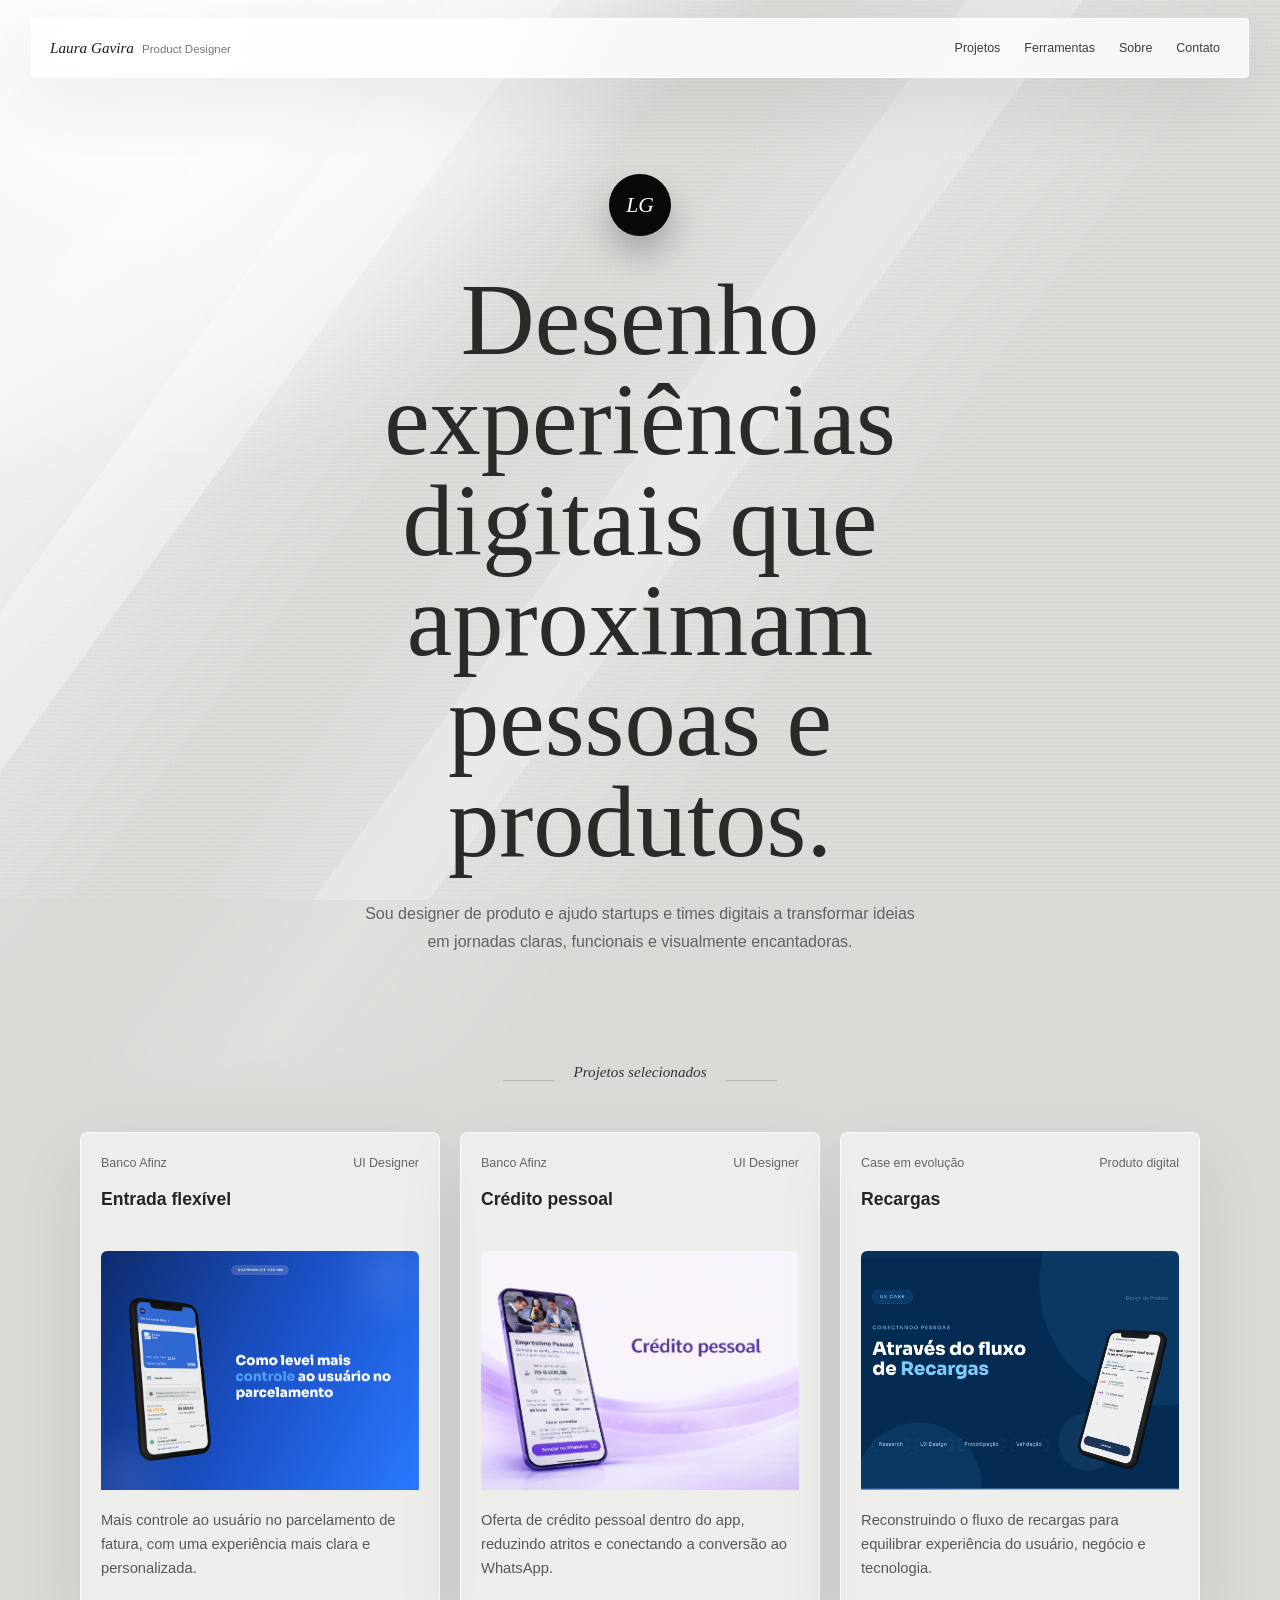
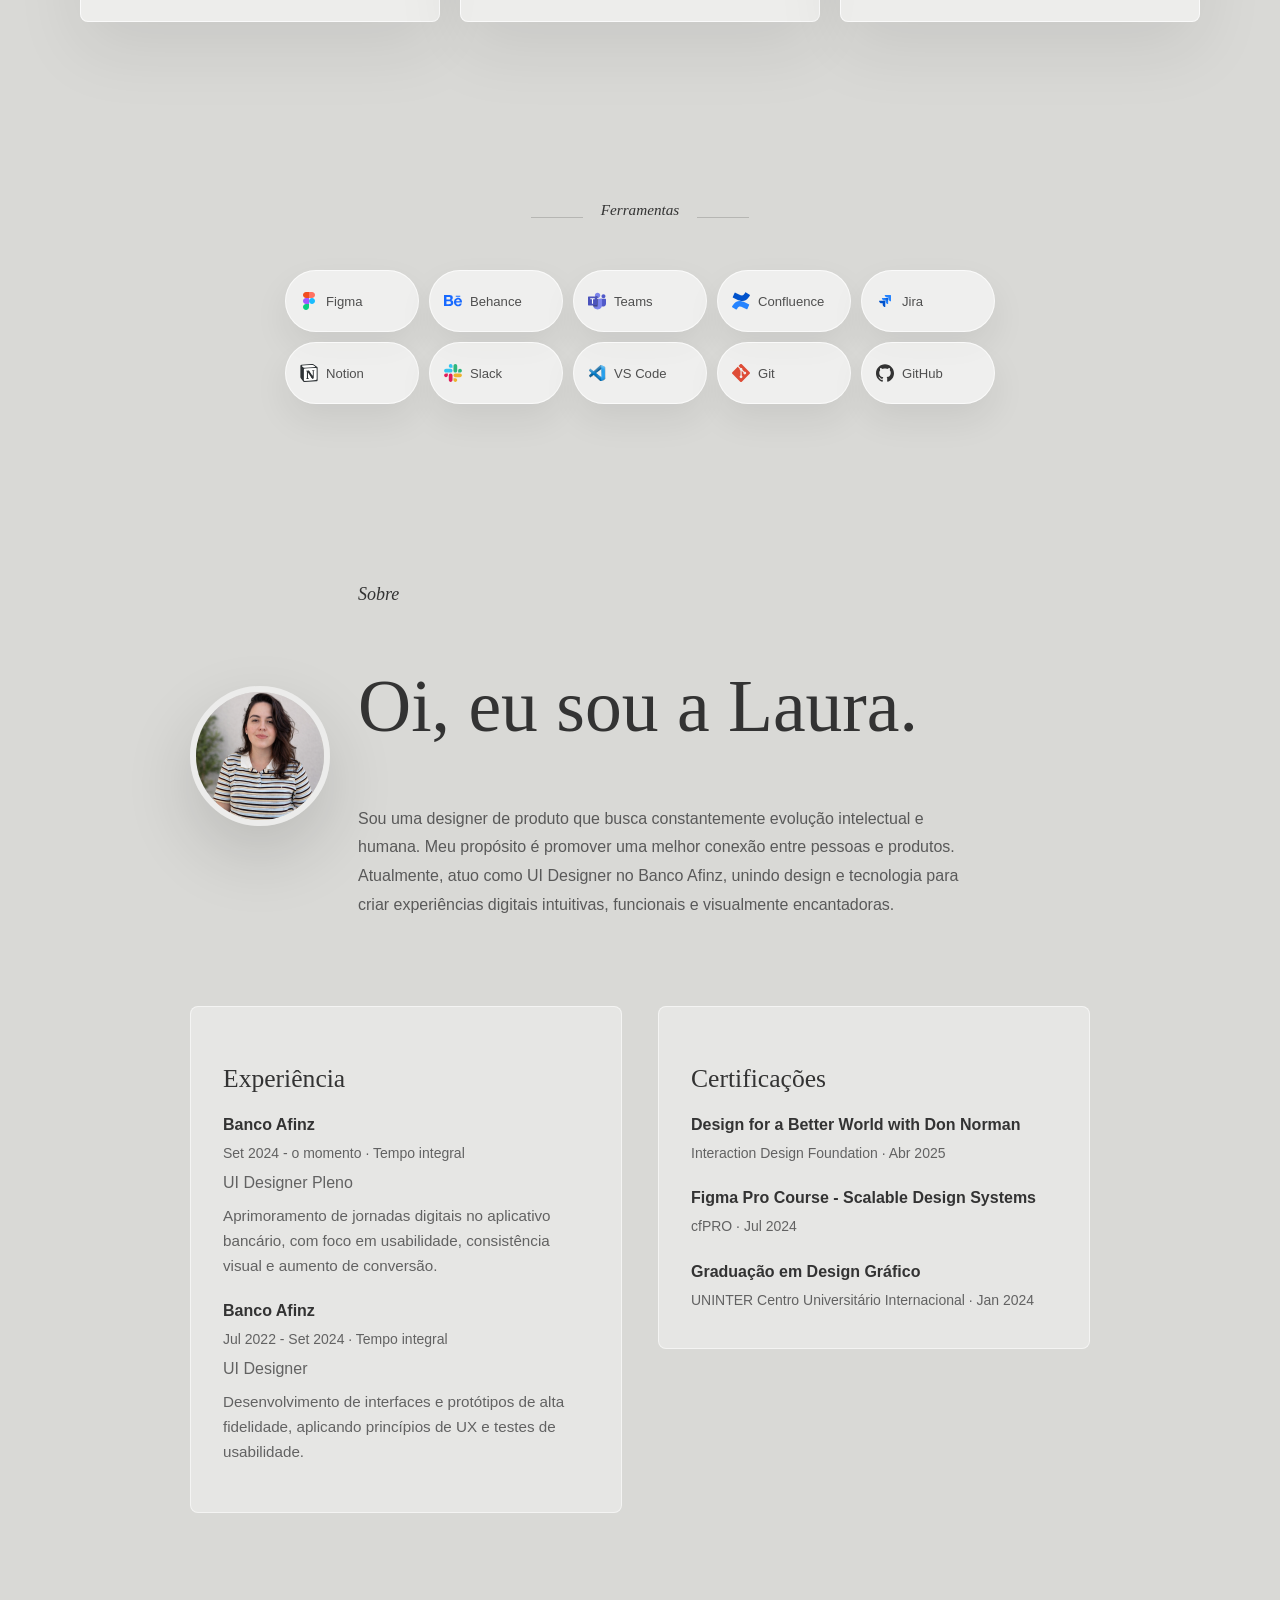
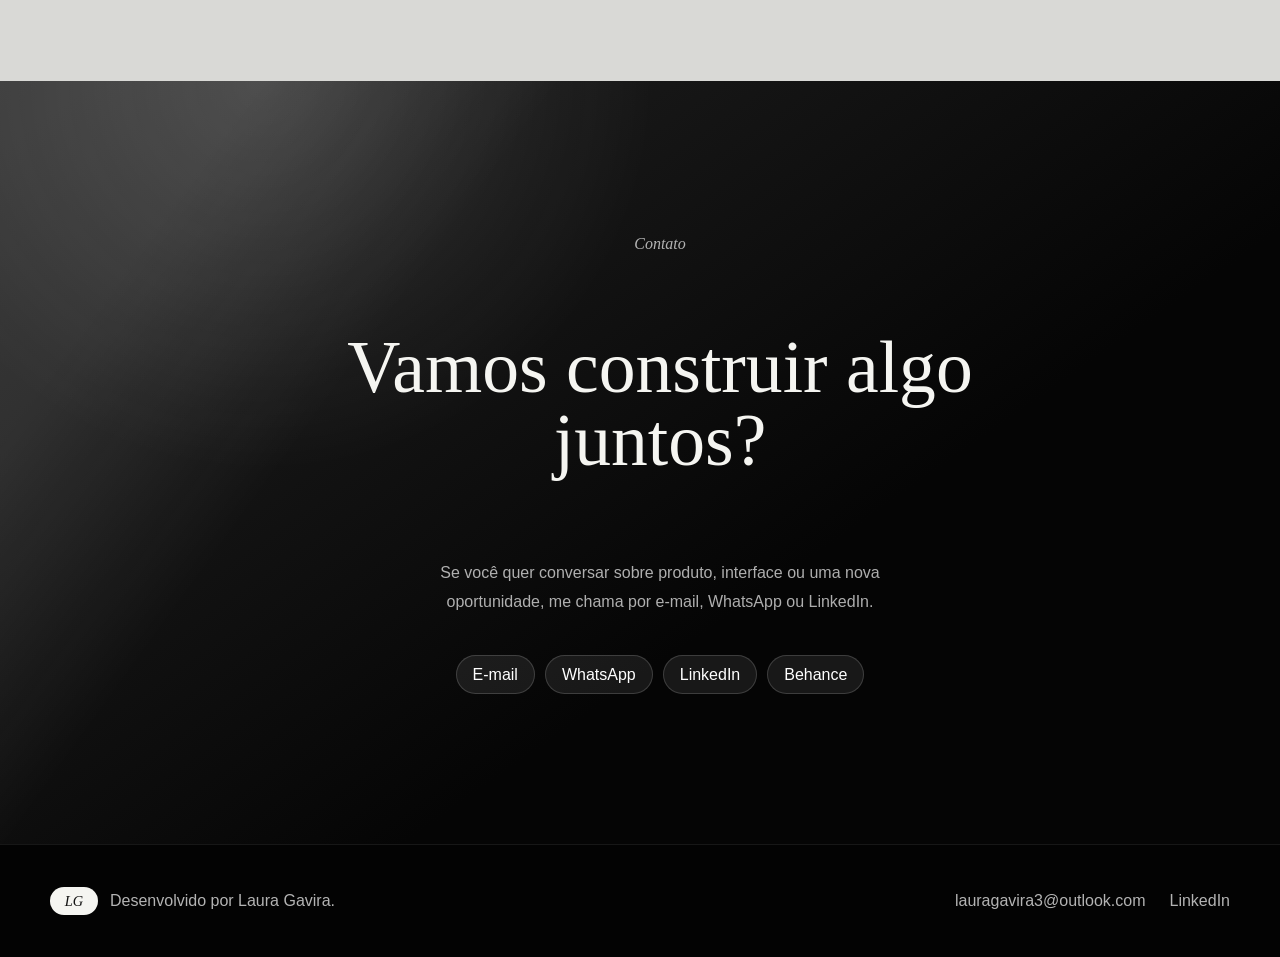
==== index.html @ a81c7848 "newportfolio" ====
<!DOCTYPE html>
<html lang="pt-br">

<head>
    <meta charset="UTF-8">
    <meta name="viewport" content="width=device-width, initial-scale=1.0">
    <link rel="stylesheet" href="./css/styles.css">
    <title>Portfolio Laura Gavira</title>
</head>

<body>
    <header class="main-header">
        <a class="logo" href="index.html" title="voltar para a página inicial">
            <span class="logo-mark">LG</span>
            <span class="logo-name">Laura Gavira</span>
            <span class="logo-role">Product Designer</span>
        </a>

        <button class="menu-button" type="button" aria-label="Abrir menu">
            <img src="icon/menu.svg" alt="" />
        </button>

        <nav>
            <ul class="navegation-link">
                <li><a href="#projetos" title="Acessar meus projetos">Projetos</a></li>
                <li><a href="#tools" title="Acessar ferramentas">Ferramentas</a></li>
                <li><a href="#about" title="Acessar sobre">Sobre</a></li>
                <li><a href="#contact" title="Acessar contato">Contato</a></li>
            </ul>
        </nav>
    </header>

    <main>
        <section class="hero">
            <div class="hero-monogram">LG</div>
            <div class="hero-text">
                <h1>Desenho experiências digitais que aproximam pessoas e produtos.</h1>
                <p>
                    Sou designer de produto e ajudo startups e times digitais a transformar ideias em jornadas claras,
                    funcionais e visualmente encantadoras.
                </p>
            </div>
        </section>

        <section class="projects" id="projetos" aria-labelledby="projects-title">
            <div class="eyebrow">
                <span></span>
                <p id="projects-title">Projetos selecionados</p>
                <span></span>
            </div>

            <div class="projects-cards">
                <article class="card">
                    <a href="projetoEntradaFlexivel.html" class="card-link">
                        <div class="card-heading">
                            <div>
                                <p class="project-company">Banco Afinz</p>
                                <h3>Entrada flexível</h3>
                            </div>
                            <p class="project-role">UI Designer</p>
                        </div>
                        <div class="image">
                            <img src="img/entradaFlexivel/capaBlue.png"
                                alt="Projeto entrada flexível no app bancário" />
                        </div>
                        <p>
                            Mais controle ao usuário no parcelamento de fatura, com uma experiência mais clara e
                            personalizada.
                        </p>
                    </a>
                </article>

                <article class="card">
                    <a href="project2.html" class="card-link">
                        <div class="card-heading">
                            <div>
                                <p class="project-company">Banco Afinz</p>
                                <h3>Crédito pessoal</h3>
                            </div>
                            <p class="project-role">UI Designer</p>
                        </div>
                        <div class="image">
                            <img src="img/project2/cardCP.png" alt="Projeto crédito pessoal no app bancário" />
                        </div>
                        <p>
                            Oferta de crédito pessoal dentro do app, reduzindo atritos e conectando a conversão ao
                            WhatsApp.
                        </p>
                    </a>
                </article>

                <article class="card">
                    <a href="project1.html" class="card-link">
                        <div class="card-heading">
                            <div>
                                <p class="project-company">Case em evolução</p>
                                <h3>Recargas</h3>
                            </div>
                            <p class="project-role">Produto digital</p>
                        </div>
                        <div class="image">
                            <img src="img/project1/CAPA_card_recargas.png" alt="Projeto em evolução para o portfólio" />
                        </div>
                        <p>
                            Reconstruindo o fluxo de recargas para equilibrar experiência do usuário, negócio e
                            tecnologia.
                        </p>
                    </a>
                </article>
            </div>
        </section>

        <section class="tools" id="tools" aria-labelledby="tools-title">
            <div class="eyebrow">
                <span></span>
                <p id="tools-title">Ferramentas</p>
                <span></span>
            </div>

            <div class="tools-grid">
                <div class="tool-card"><img src="icon/figma.svg" alt="Figma"><span>Figma</span></div>
                <div class="tool-card"><img src="icon/behance.svg" alt="Behance"><span>Behance</span></div>
                <div class="tool-card"><img src="icon/teams.svg" alt="Microsoft Teams"><span>Teams</span></div>
                <div class="tool-card"><img src="icon/confluence.svg" alt="Confluence"><span>Confluence</span></div>
                <div class="tool-card"><img src="icon/jira.svg" alt="Jira"><span>Jira</span></div>
                <div class="tool-card"><img src="icon/notion.svg" alt="Notion"><span>Notion</span></div>
                <div class="tool-card"><img src="icon/slack.svg" alt="Slack"><span>Slack</span></div>
                <div class="tool-card"><img src="icon/vscode.svg" alt="VS Code"><span>VS Code</span></div>
                <div class="tool-card"><img src="icon/git.svg" alt="Git"><span>Git</span></div>
                <div class="tool-card"><img src="icon/github.svg" alt="GitHub"><span>GitHub</span></div>
            </div>
        </section>

        <section class="about" id="about">
            <div class="about-header">
                <div class="about-photo">
                    <img src="img/LGabout.png" alt="Foto de Laura Gavira" />
                </div>
                <div class="about-info">
                    <p class="section-kicker">Sobre</p>
                    <h2>Oi, eu sou a Laura.</h2>
                    <p>
                        Sou uma designer de produto que busca constantemente evolução intelectual e humana. Meu
                        propósito é promover uma melhor conexão entre pessoas e produtos. Atualmente, atuo como UI
                        Designer no Banco Afinz, unindo design e tecnologia para criar experiências digitais intuitivas,
                        funcionais e visualmente encantadoras.
                    </p>
                </div>
            </div>

            <div class="about-content">
                <div class="experience">
                    <h3>Experiência</h3>
                    <div class="job">
                        <h4>Banco Afinz</h4>
                        <p class="job-period">Set 2024 - o momento · Tempo integral</p>
                        <p class="job-role">UI Designer Pleno</p>
                        <p class="job-desc">
                            Aprimoramento de jornadas digitais no aplicativo bancário, com foco em usabilidade,
                            consistência visual e aumento de conversão.
                        </p>
                    </div>

                    <div class="job">
                        <h4>Banco Afinz</h4>
                        <p class="job-period">Jul 2022 - Set 2024 · Tempo integral</p>
                        <p class="job-role">UI Designer</p>
                        <p class="job-desc">
                            Desenvolvimento de interfaces e protótipos de alta fidelidade, aplicando princípios de UX e
                            testes de usabilidade.
                        </p>
                    </div>
                </div>

                <div class="certificates">
                    <h3>Certificações</h3>
                    <div class="certificate">
                        <h4>Design for a Better World with Don Norman</h4>
                        <p class="cert-issuer">Interaction Design Foundation · Abr 2025</p>
                    </div>
                    <div class="certificate">
                        <h4>Figma Pro Course - Scalable Design Systems</h4>
                        <p class="cert-issuer">cfPRO · Jul 2024</p>
                    </div>
                    <div class="certificate">
                        <h4>Graduação em Design Gráfico</h4>
                        <p class="cert-issuer">UNINTER Centro Universitário Internacional · Jan 2024</p>
                    </div>
                </div>
            </div>
        </section>

        <section class="contact" id="contact">
            <div class="contact-container">
                <div class="contact-info">
                    <p class="section-kicker">Contato</p>
                    <h2>Vamos construir algo juntos?</h2>
                    <p>
                        Se você quer conversar sobre produto, interface ou uma nova oportunidade, me chama por e-mail,
                        WhatsApp ou LinkedIn.
                    </p>

                    <div class="social-links">
                        <a href="mailto:lauragavira3@outlook.com" class="social-btn">E-mail</a>
                        <a href="https://wa.me/5514991098267" target="_blank" class="social-btn">WhatsApp</a>
                        <a href="https://www.linkedin.com/in/laura-gavira-446040213/" target="_blank"
                            class="social-btn">LinkedIn</a>
                        <a href="https://www.behance.net/lauragavira1" target="_blank" class="social-btn">Behance</a>
                    </div>
                </div>
            </div>
        </section>
    </main>

    <footer class="main-footer">
        <div class="footer-left">
            <span class="footer-mark">LG</span>
            <p>Desenvolvido por Laura Gavira.</p>
        </div>

        <div class="footer-right">
            <a href="mailto:lauragavira3@outlook.com" target="_blank">lauragavira3@outlook.com</a>
            <a href="https://www.linkedin.com/in/laura-gavira-446040213/" target="_blank">LinkedIn</a>
        </div>
    </footer>

    <script src="./js/script.js"></script>
</body>

</html>
---- css/styles.css ----
@import url(global.css);
@import url(header.css);
@import url(hero.css);
@import url(projects.css);
@import url(tools.css);
@import url(about.css);
@import url(contact.css);
@import url(footer.css);
@import url(project1.css);
@import url(project2.css);
@import url(projetoEntradaFlexivel.css);
@import url(home-redesign.css);
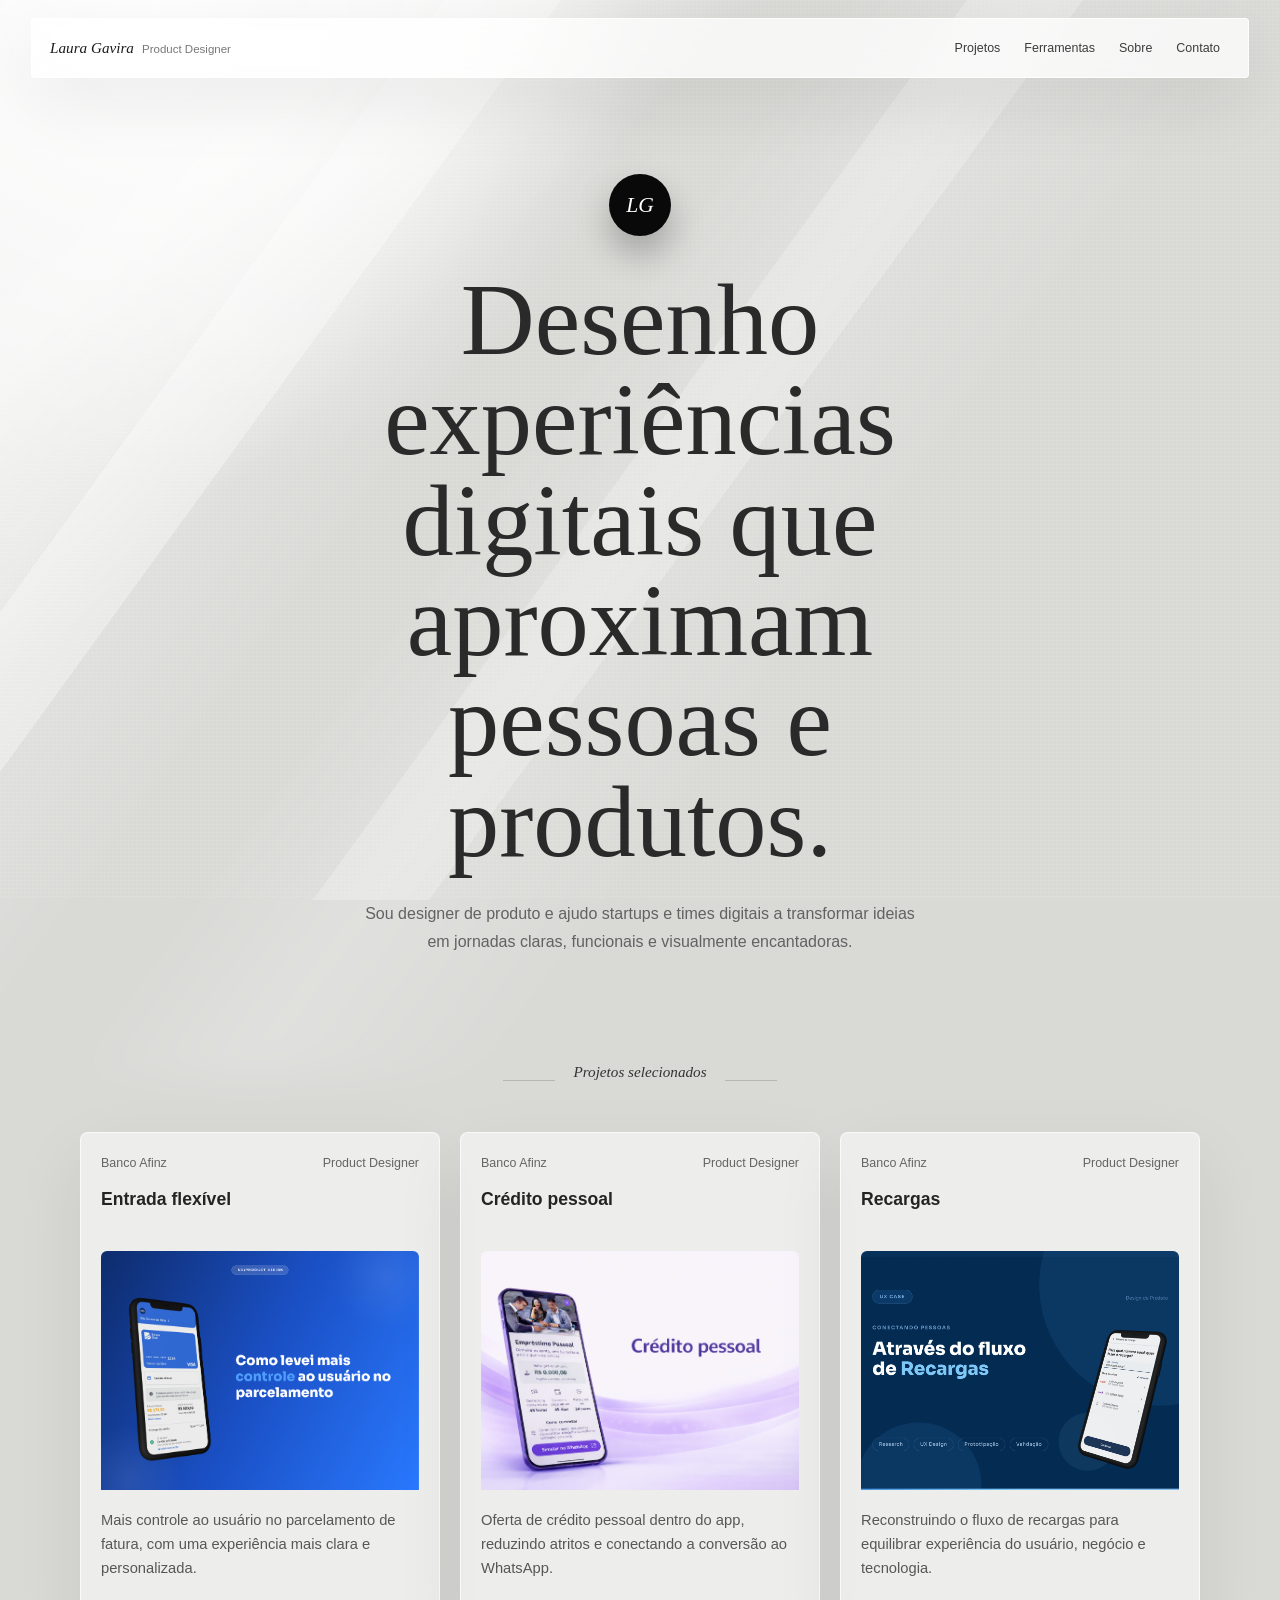
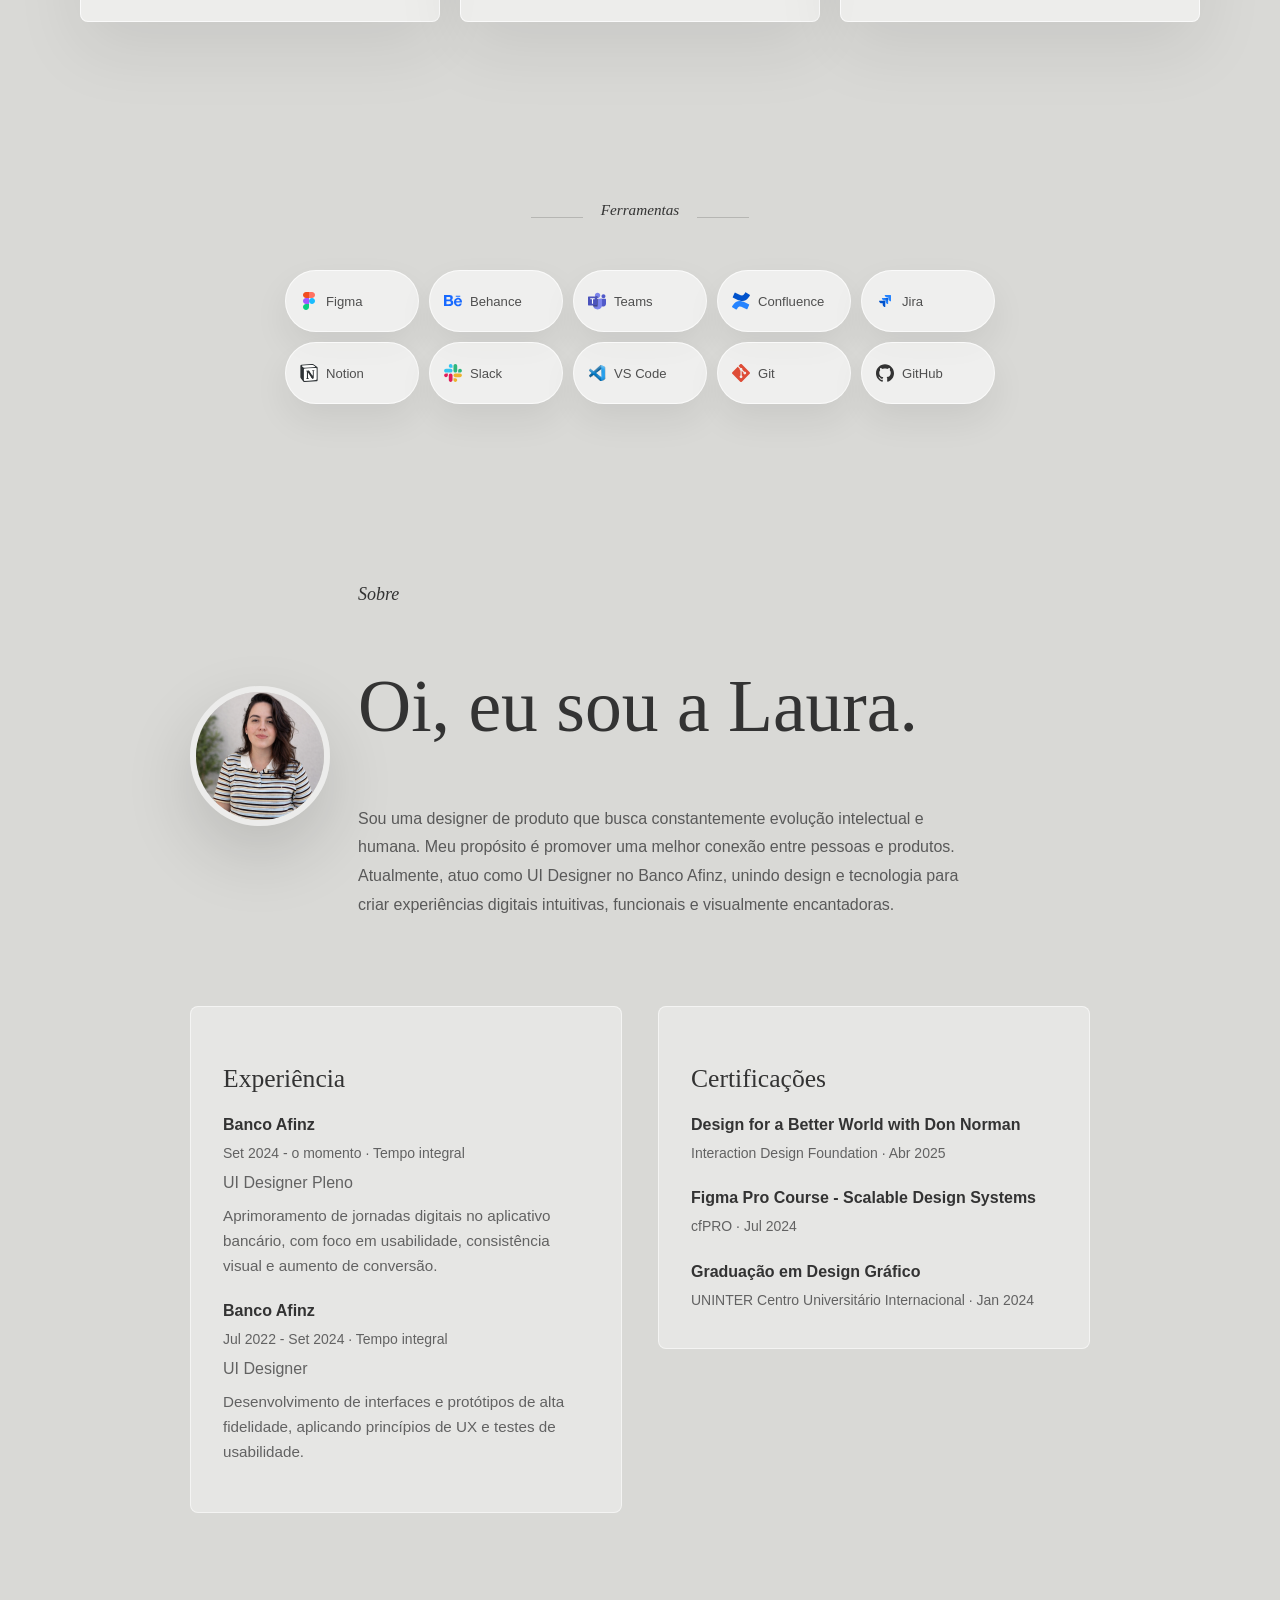
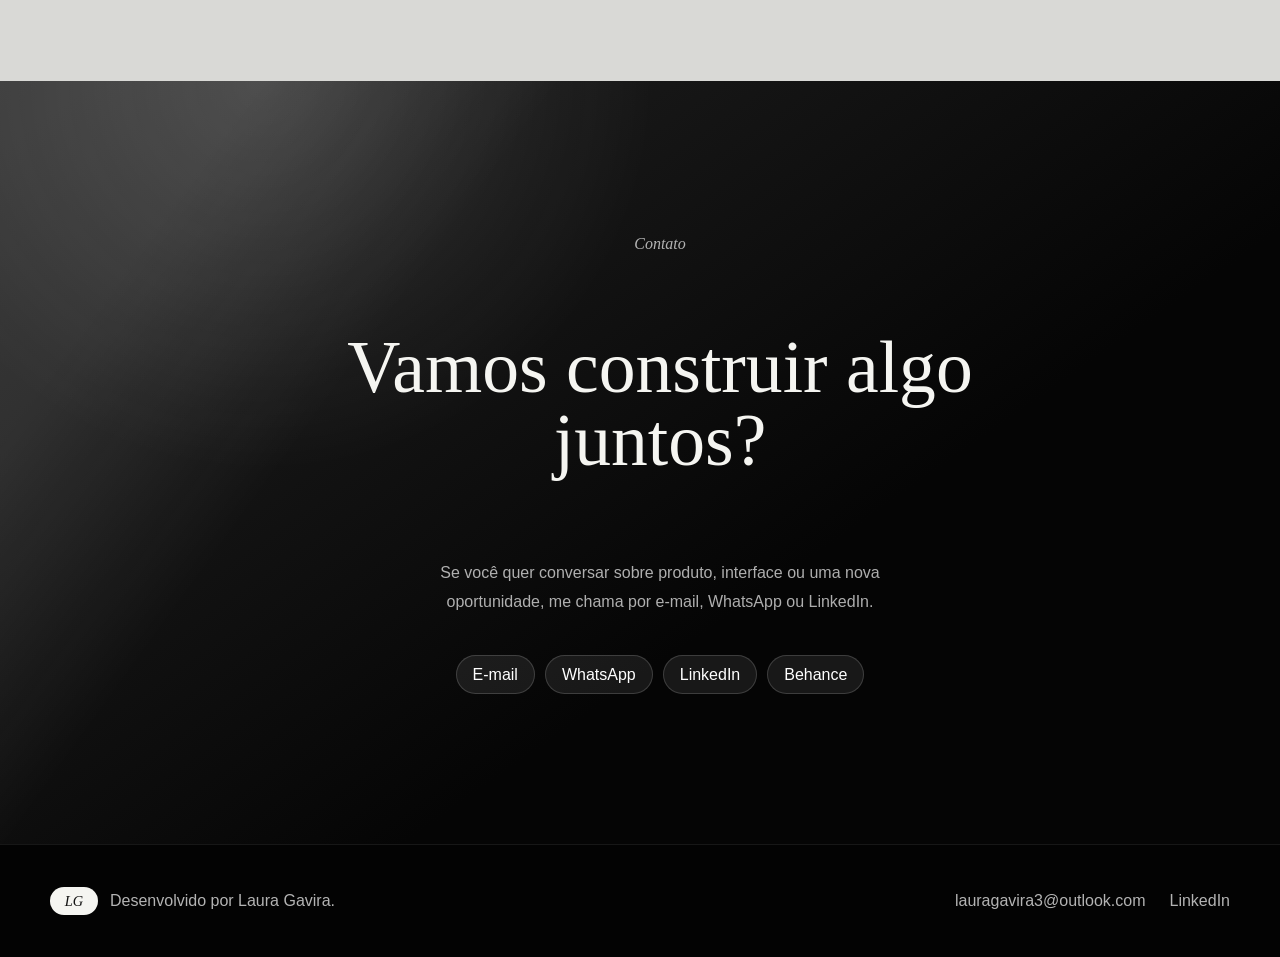
==== commit fd880d8b: "att" ====
--- a/index.html
+++ b/index.html
@@ -57,7 +57,7 @@
                                 <p class="project-company">Banco Afinz</p>
                                 <h3>Entrada flexível</h3>
                             </div>
-                            <p class="project-role">UI Designer</p>
+                            <p class="project-role">Product Designer</p>
                         </div>
                         <div class="image">
                             <img src="img/entradaFlexivel/capaBlue.png"
@@ -77,7 +77,7 @@
                                 <p class="project-company">Banco Afinz</p>
                                 <h3>Crédito pessoal</h3>
                             </div>
-                            <p class="project-role">UI Designer</p>
+                            <p class="project-role">Product Designer</p>
                         </div>
                         <div class="image">
                             <img src="img/project2/cardCP.png" alt="Projeto crédito pessoal no app bancário" />
@@ -93,10 +93,10 @@
                     <a href="project1.html" class="card-link">
                         <div class="card-heading">
                             <div>
-                                <p class="project-company">Case em evolução</p>
+                                <p class="project-company">Banco Afinz</p>
                                 <h3>Recargas</h3>
                             </div>
-                            <p class="project-role">Produto digital</p>
+                            <p class="project-role">Product Designer</p>
                         </div>
                         <div class="image">
                             <img src="img/project1/CAPA_card_recargas.png" alt="Projeto em evolução para o portfólio" />
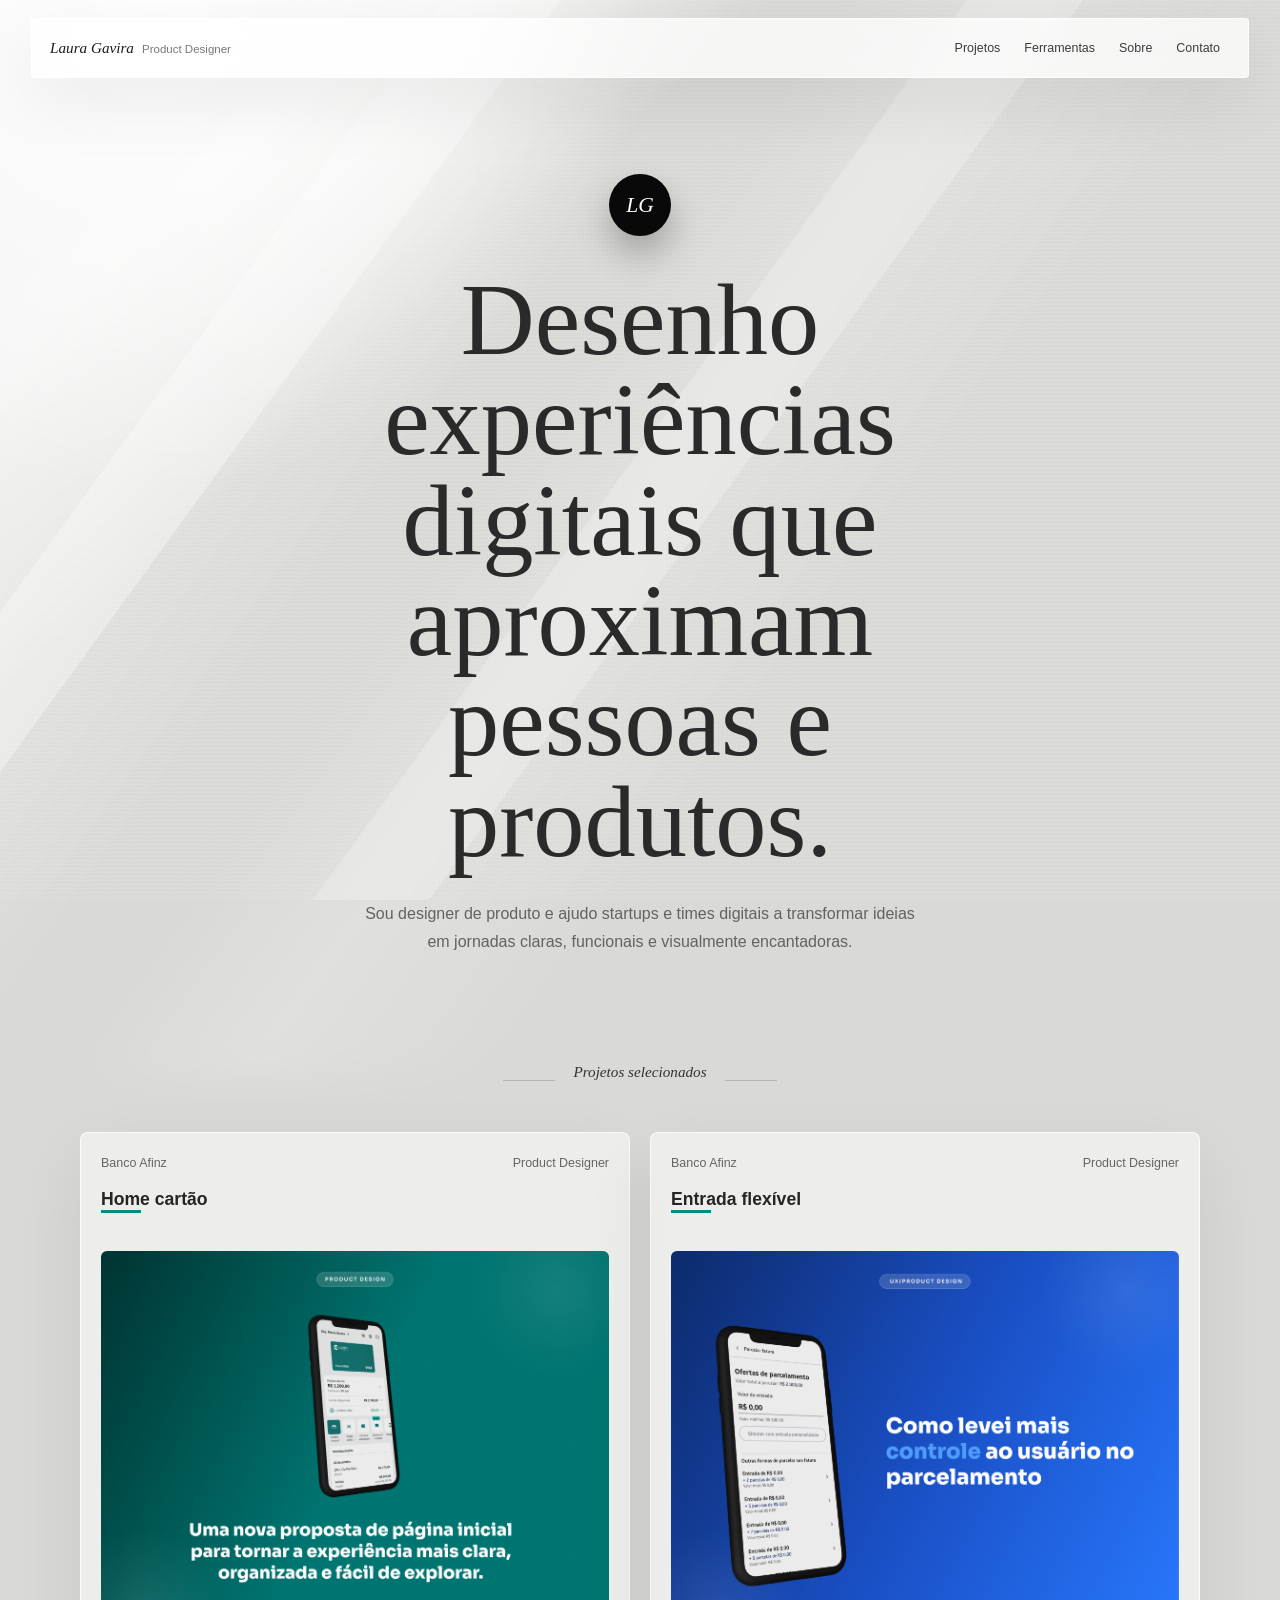
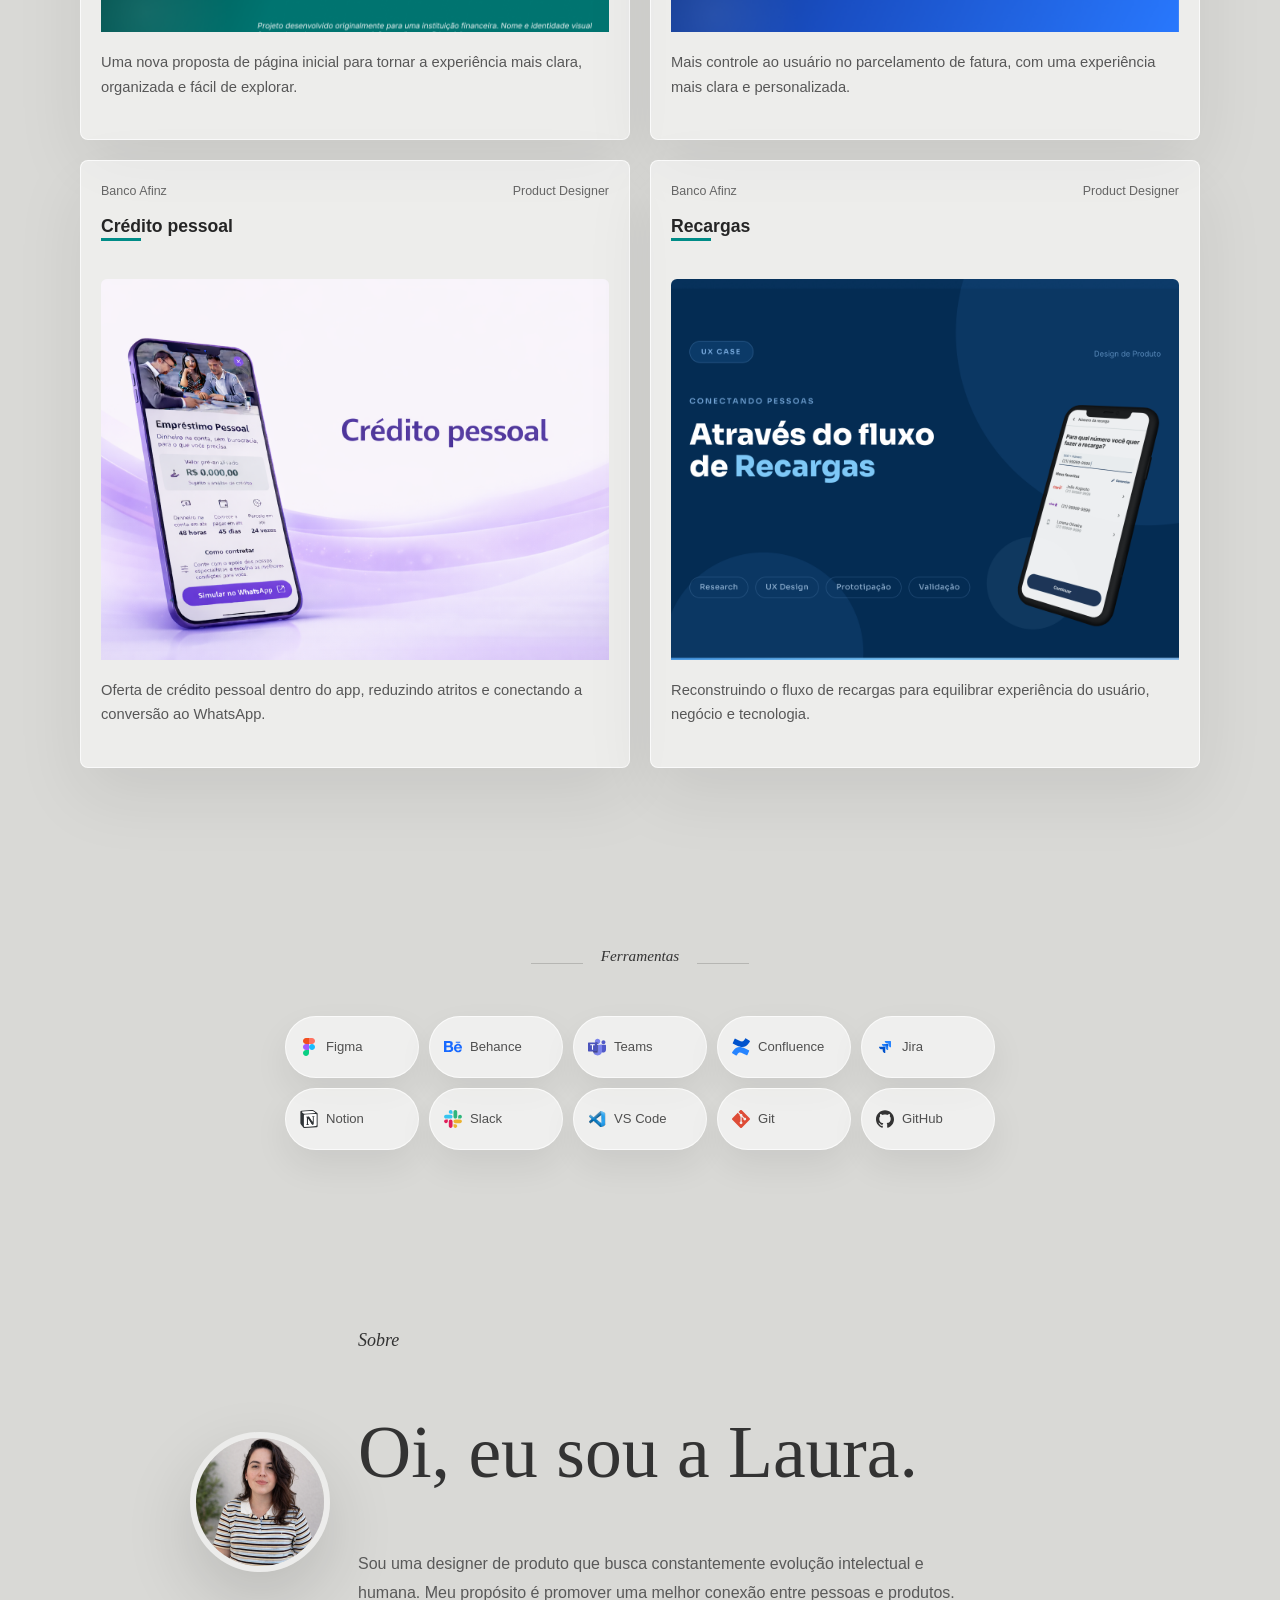
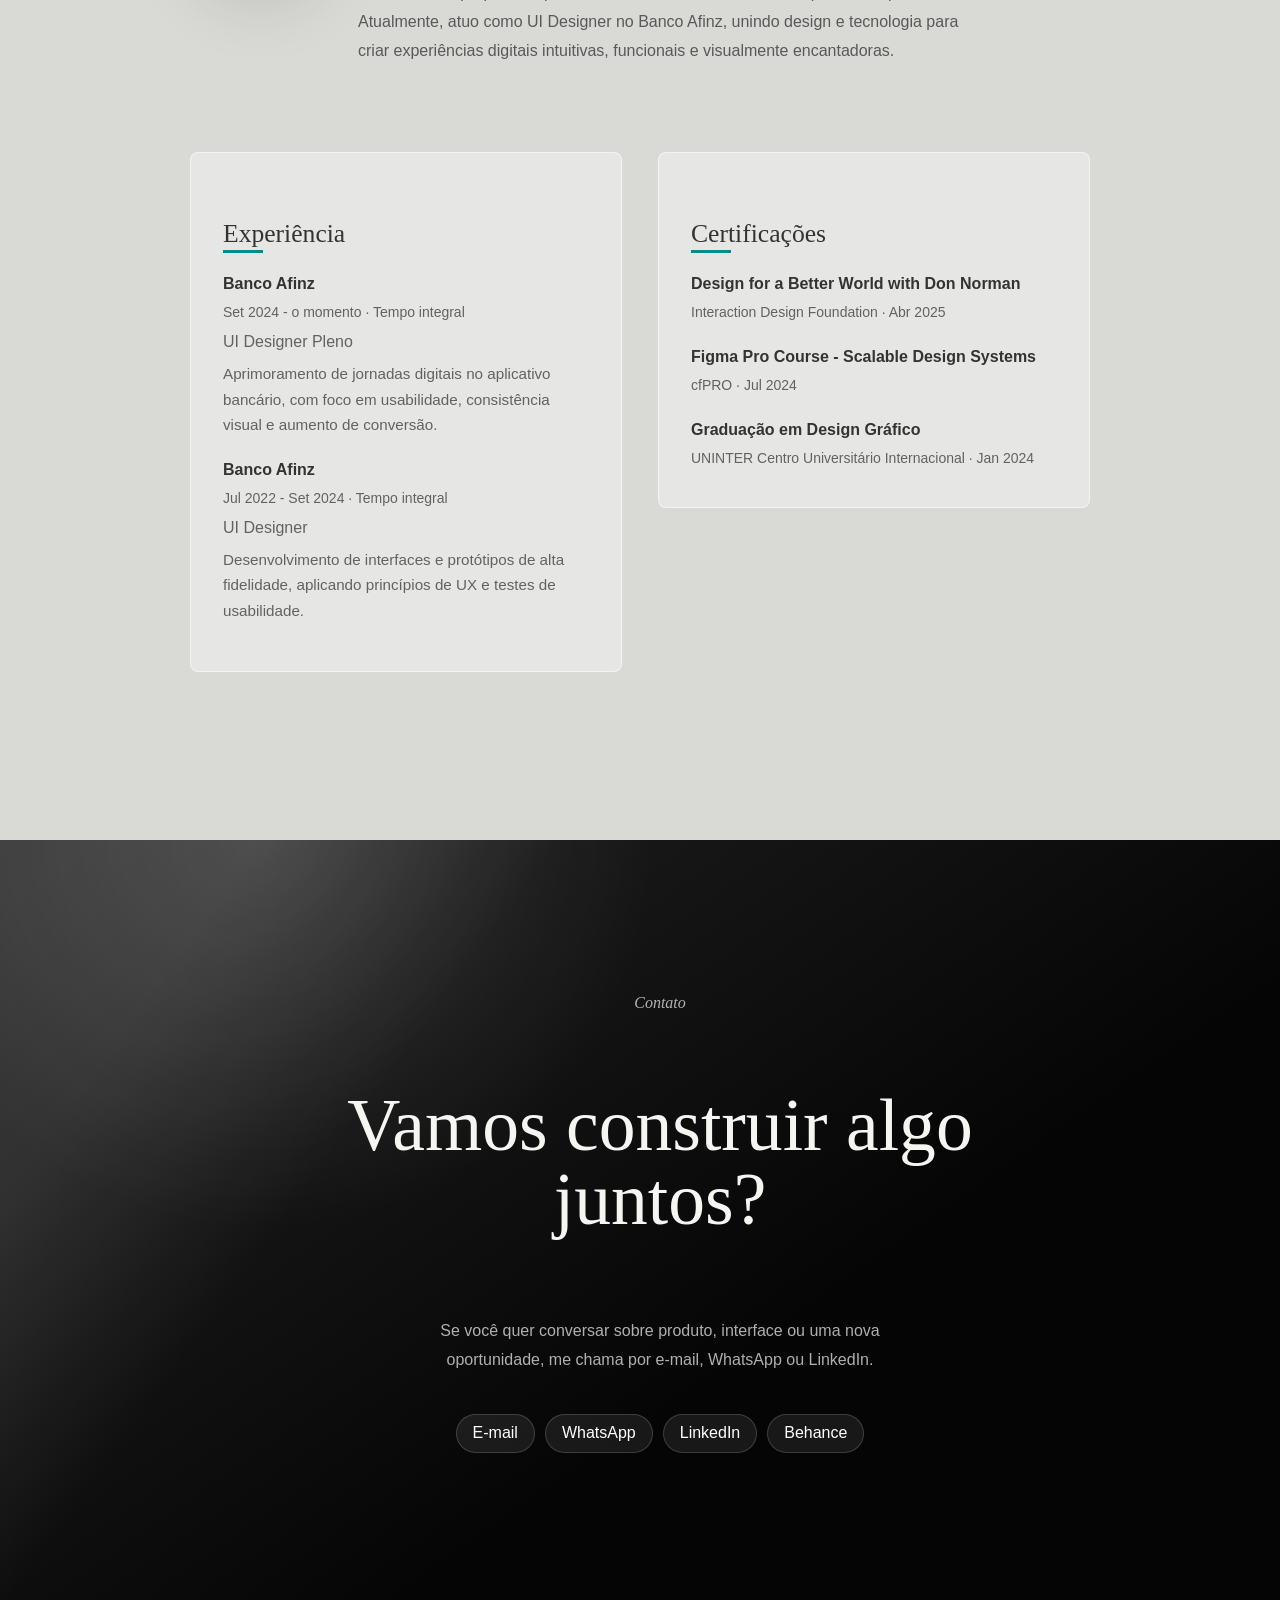
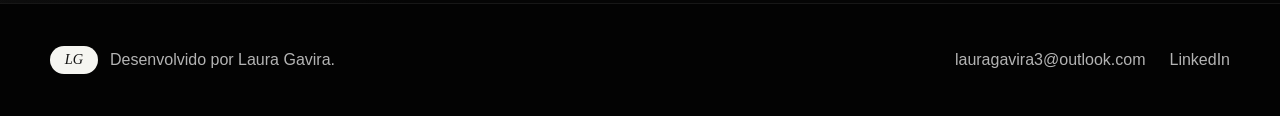
==== commit a63b67b1: "homeCartao" ====
--- a/index.html
+++ b/index.html
@@ -50,6 +50,26 @@
             </div>
 
             <div class="projects-cards">
+                <article class="card">
+                    <a href="homeCartao.html" class="card-link">
+                        <div class="card-heading">
+                            <div>
+                                <p class="project-company">Banco Afinz</p>
+                                <h3>Home cartão</h3>
+                            </div>
+                            <p class="project-role">Product Designer</p>
+                        </div>
+                        <div class="image">
+                            <img src="img/homeCartao/HERO_homeacartao.png"
+                                alt="Projeto entrada flexível no app bancário" />
+                        </div>
+                        <p>
+                            Uma nova proposta de página inicial para tornar a experiência mais clara, organizada e fácil
+                            de explorar.
+                        </p>
+                    </a>
+                </article>
+
                 <article class="card">
                     <a href="projetoEntradaFlexivel.html" class="card-link">
                         <div class="card-heading">
--- a/css/styles.css
+++ b/css/styles.css
@@ -10,3 +10,4 @@
 @import url(project2.css);
 @import url(projetoEntradaFlexivel.css);
 @import url(home-redesign.css);
+@import url(homeCartao.css);
